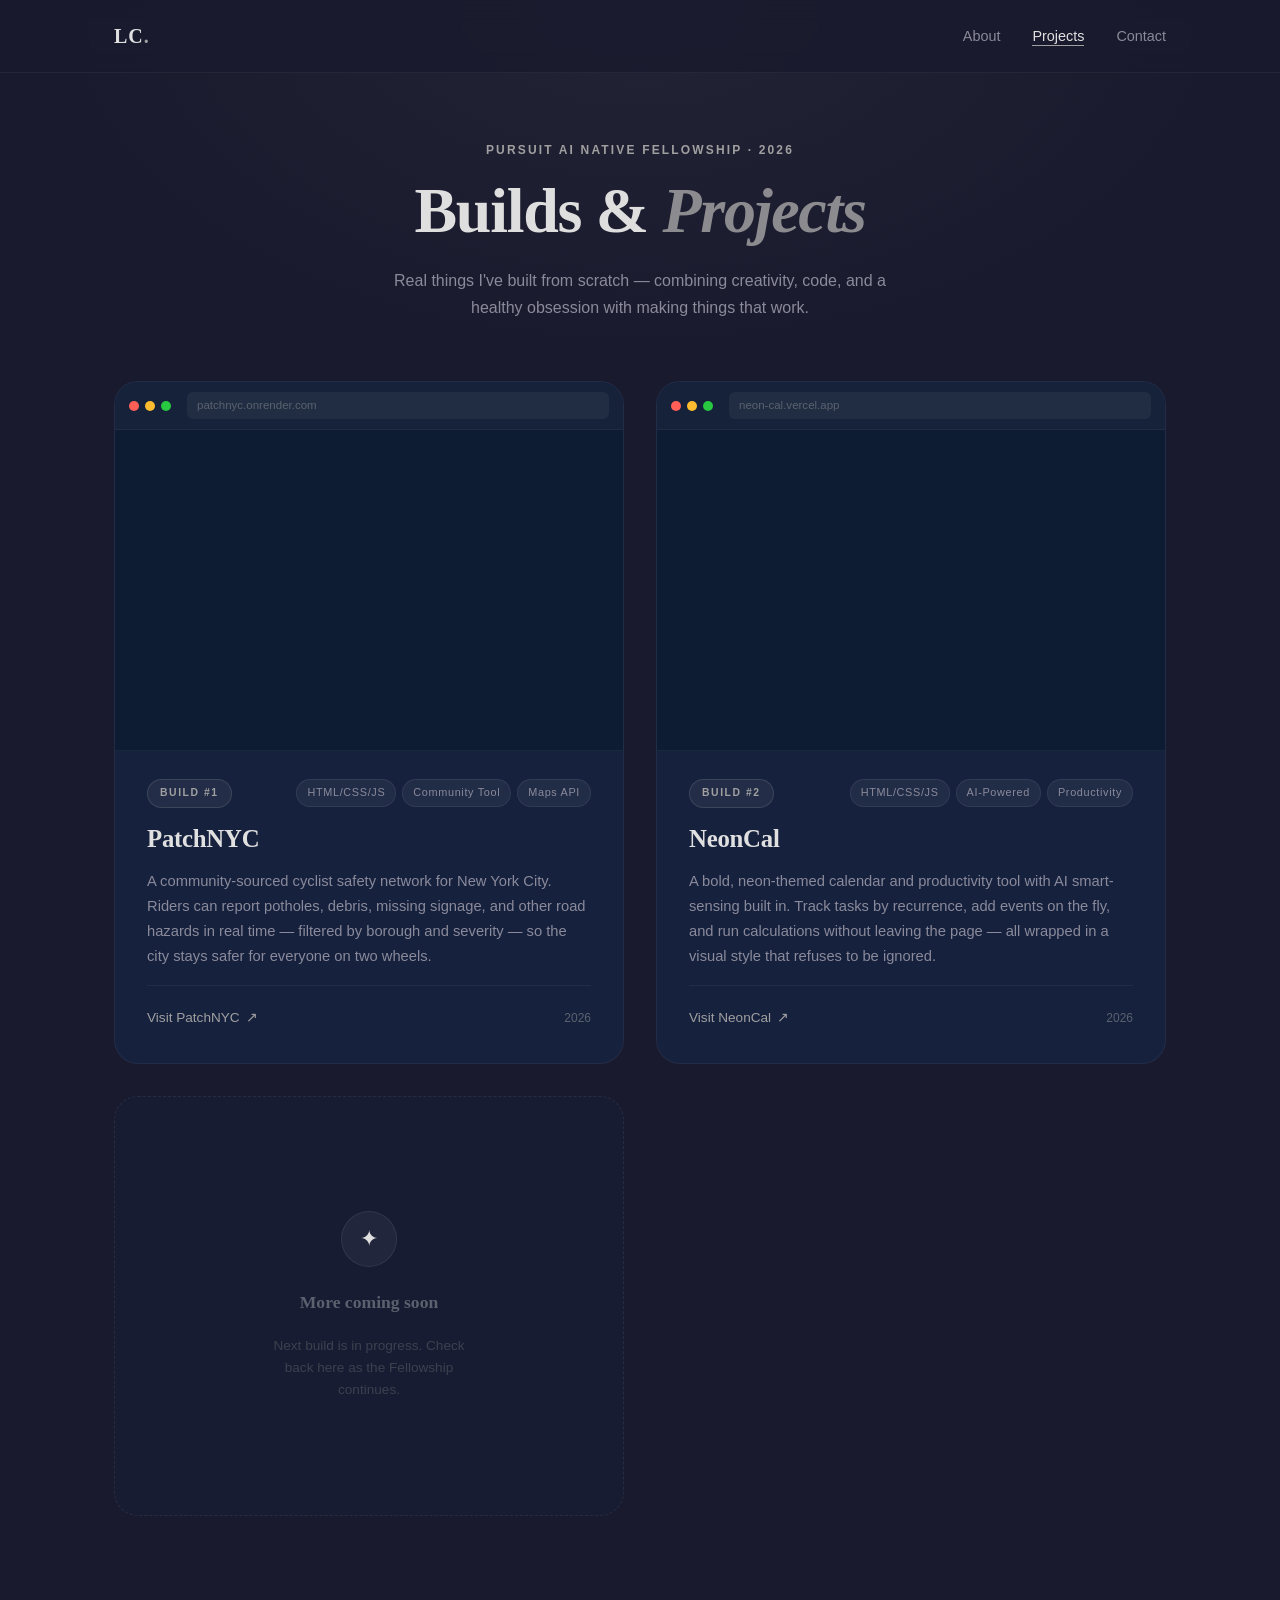
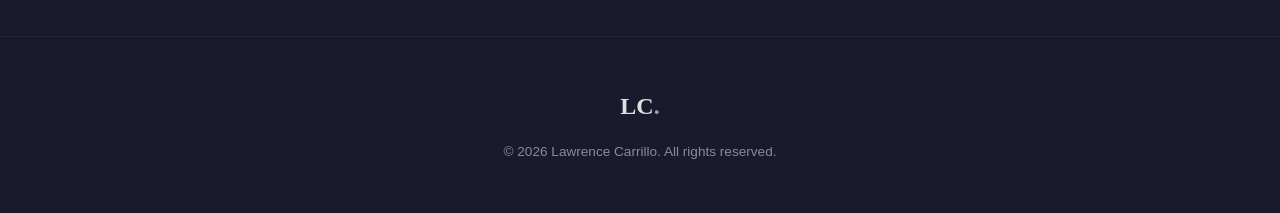
==== projects.html @ a444d1fb "projects update" ====
<!DOCTYPE html>
<html lang="en">
<head>
    <meta charset="UTF-8">
    <meta name="viewport" content="width=device-width, initial-scale=1.0">
    <title>Projects — Lawrence Carrillo</title>
    <style>
* { margin: 0; padding: 0; box-sizing: border-box; }

body {
    font-family: Georgia, serif;
    background-color: #1a1a2e;
    color: #e0e0e0;
    line-height: 1.8;
    min-height: 100vh;
}

/* ── NAV ── */
nav {
    position: fixed;
    top: 0;
    width: 100%;
    z-index: 100;
    background-color: rgba(26, 26, 46, 0.85);
    backdrop-filter: blur(10px);
    border-bottom: 1px solid rgba(255, 255, 255, 0.05);
}

nav .nav-inner {
    max-width: 1100px;
    margin: 0 auto;
    padding: 0 24px;
    height: 72px;
    display: flex;
    align-items: center;
    justify-content: space-between;
}

.logo { font-size: 1.25rem; font-weight: bold; letter-spacing: 0.05em; text-decoration: none; color: #e0e0e0; }
.logo span { color: #a0a0a0; }

.nav-links { display: flex; gap: 32px; list-style: none; }

.nav-links a {
    color: #8a8a9a;
    text-decoration: none;
    font-family: Arial, sans-serif;
    font-size: 0.9rem;
    font-weight: 500;
    transition: color 0.2s;
    position: relative;
}

.nav-links a::after {
    content: '';
    position: absolute;
    bottom: -2px; left: 0;
    width: 0; height: 1px;
    background: #a0a0a0;
    transition: width 0.25s;
}

.nav-links a:hover { color: #e0e0e0; }
.nav-links a:hover::after { width: 100%; }
.nav-links a.active { color: #e0e0e0; }
.nav-links a.active::after { width: 100%; }

/* ── PAGE HEADER ── */
.page-header {
    padding: 140px 24px 60px;
    text-align: center;
    position: relative;
    overflow: hidden;
}

.page-header::before {
    content: '';
    position: absolute;
    inset: 0;
    background: radial-gradient(ellipse at 50% 0%, rgba(160,160,160,0.07) 0%, transparent 65%);
    pointer-events: none;
}

.page-header .section-label {
    font-family: Arial, sans-serif;
    font-size: 0.75rem;
    font-weight: 700;
    letter-spacing: 0.18em;
    text-transform: uppercase;
    color: #a0a0a0;
    margin-bottom: 16px;
}

.page-header h1 {
    font-size: clamp(2.4rem, 6vw, 4rem);
    font-weight: 700;
    line-height: 1.1;
    letter-spacing: -0.02em;
    margin-bottom: 20px;
}

.page-header h1 em {
    color: rgba(160,160,160,0.85);
    font-style: italic;
}

.page-header p {
    font-family: Arial, sans-serif;
    font-size: 1rem;
    color: #8a8a9a;
    max-width: 520px;
    margin: 0 auto;
    font-weight: 300;
    line-height: 1.7;
}

/* ── PROJECTS GRID ── */
.projects-section {
    max-width: 1100px;
    margin: 0 auto;
    padding: 0 24px 120px;
}

.projects-grid {
    display: grid;
    grid-template-columns: repeat(auto-fit, minmax(480px, 1fr));
    gap: 32px;
}

/* ── PROJECT CARD ── */
.project-card {
    background-color: #16213e;
    border: 1px solid rgba(255,255,255,0.05);
    border-radius: 24px;
    overflow: hidden;
    transition: transform 0.3s, border-color 0.3s, box-shadow 0.3s;
    display: flex;
    flex-direction: column;
}

.project-card:hover {
    transform: translateY(-6px);
    border-color: rgba(160,160,160,0.25);
    box-shadow: 0 24px 48px rgba(0,0,0,0.45);
}

/* ── PREVIEW WINDOW ── */
.preview-window {
    position: relative;
    background: #0d1b33;
    border-bottom: 1px solid rgba(255,255,255,0.05);
}

.window-chrome {
    display: flex;
    align-items: center;
    gap: 6px;
    padding: 10px 14px;
    background: rgba(255,255,255,0.03);
    border-bottom: 1px solid rgba(255,255,255,0.04);
}

.window-dot {
    width: 10px;
    height: 10px;
    border-radius: 50%;
}

.dot-red   { background: #ff5f57; }
.dot-yellow { background: #febc2e; }
.dot-green  { background: #28c840; }

.window-url {
    margin-left: 10px;
    flex: 1;
    background: rgba(255,255,255,0.05);
    border-radius: 6px;
    padding: 3px 10px;
    font-family: Arial, sans-serif;
    font-size: 0.72rem;
    color: #5a626e;
    white-space: nowrap;
    overflow: hidden;
    text-overflow: ellipsis;
}

.preview-iframe-wrap {
    position: relative;
    width: 100%;
    height: 320px;
    overflow: hidden;
}

.preview-iframe-wrap iframe {
    width: 200%;
    height: 200%;
    transform: scale(0.5);
    transform-origin: top left;
    border: none;
    pointer-events: none;
}

/* Clickable overlay so the whole card area opens the link */
.preview-overlay {
    position: absolute;
    inset: 0;
    cursor: pointer;
    z-index: 2;
    display: flex;
    align-items: center;
    justify-content: center;
    background: rgba(13, 27, 51, 0);
    transition: background 0.3s;
}

.project-card:hover .preview-overlay {
    background: rgba(13, 27, 51, 0.35);
}

.preview-launch-btn {
    opacity: 0;
    transform: translateY(8px);
    transition: opacity 0.3s, transform 0.3s;
    background: rgba(255,255,255,0.12);
    backdrop-filter: blur(8px);
    border: 1px solid rgba(255,255,255,0.18);
    color: #e0e0e0;
    font-family: Arial, sans-serif;
    font-size: 0.8rem;
    font-weight: 600;
    letter-spacing: 0.1em;
    text-transform: uppercase;
    padding: 10px 22px;
    border-radius: 8px;
    cursor: pointer;
    text-decoration: none;
    display: inline-block;
}

.project-card:hover .preview-launch-btn {
    opacity: 1;
    transform: translateY(0);
}

/* ── CARD BODY ── */
.card-body {
    padding: 28px 32px 32px;
    display: flex;
    flex-direction: column;
    gap: 16px;
    flex: 1;
}

.card-meta {
    display: flex;
    align-items: center;
    justify-content: space-between;
    flex-wrap: wrap;
    gap: 10px;
}

.build-badge {
    font-family: Arial, sans-serif;
    font-size: 0.65rem;
    font-weight: 700;
    letter-spacing: 0.15em;
    text-transform: uppercase;
    color: #a0a0a0;
    background: rgba(160,160,160,0.1);
    border: 1px solid rgba(160,160,160,0.2);
    border-radius: 999px;
    padding: 4px 12px;
}

.tag-list {
    display: flex;
    gap: 6px;
    flex-wrap: wrap;
}

.tag {
    font-family: Arial, sans-serif;
    font-size: 0.68rem;
    font-weight: 500;
    letter-spacing: 0.06em;
    padding: 3px 10px;
    border-radius: 999px;
    background: rgba(255,255,255,0.05);
    border: 1px solid rgba(255,255,255,0.07);
    color: #8a8a9a;
}

.card-body h2 {
    font-size: 1.55rem;
    font-weight: 700;
    line-height: 1.2;
    color: #e0e0e0;
    letter-spacing: -0.01em;
}

.card-body p {
    font-family: Arial, sans-serif;
    font-size: 0.92rem;
    color: #8a8a9a;
    line-height: 1.7;
    font-weight: 300;
}

.card-footer {
    margin-top: auto;
    padding-top: 20px;
    border-top: 1px solid rgba(255,255,255,0.05);
    display: flex;
    align-items: center;
    justify-content: space-between;
    gap: 12px;
    flex-wrap: wrap;
}

.card-link {
    display: inline-flex;
    align-items: center;
    gap: 6px;
    font-family: Arial, sans-serif;
    font-size: 0.85rem;
    font-weight: 500;
    color: #a0a0a0;
    text-decoration: none;
    transition: color 0.2s;
}

.card-link:hover { color: #e0e0e0; }

.card-link-arrow {
    display: inline-block;
    transition: transform 0.2s;
}

.card-link:hover .card-link-arrow { transform: translate(3px, -3px); }

.card-year {
    font-family: Arial, sans-serif;
    font-size: 0.75rem;
    color: #5a626e;
}

/* ── COMING SOON CARD ── */
.project-card.coming-soon {
    border-style: dashed;
    border-color: rgba(255,255,255,0.07);
    background: rgba(22,33,62,0.4);
    display: flex;
    flex-direction: column;
    align-items: center;
    justify-content: center;
    min-height: 420px;
    text-align: center;
    padding: 48px 32px;
    gap: 16px;
    cursor: default;
}

.coming-soon:hover {
    transform: none;
    box-shadow: none;
    border-color: rgba(255,255,255,0.1);
}

.coming-soon-icon {
    width: 56px;
    height: 56px;
    border-radius: 50%;
    background: rgba(160,160,160,0.08);
    border: 1px solid rgba(160,160,160,0.12);
    display: flex;
    align-items: center;
    justify-content: center;
    font-size: 1.4rem;
    margin-bottom: 4px;
}

.coming-soon h3 {
    font-size: 1.1rem;
    font-weight: 700;
    color: #5a626e;
}

.coming-soon p {
    font-family: Arial, sans-serif;
    font-size: 0.85rem;
    color: #3a424e;
    max-width: 220px;
    line-height: 1.6;
}

/* ── BACK LINK ── */
.back-bar {
    max-width: 1100px;
    margin: 0 auto;
    padding: 0 24px 48px;
}

.back-link {
    display: inline-flex;
    align-items: center;
    gap: 8px;
    font-family: Arial, sans-serif;
    font-size: 0.85rem;
    font-weight: 500;
    color: #8a8a9a;
    text-decoration: none;
    transition: color 0.2s;
}

.back-link:hover { color: #e0e0e0; }

/* ── FOOTER ── */
footer {
    padding: 48px 24px;
    border-top: 1px solid rgba(255,255,255,0.04);
    text-align: center;
    background-color: #1a1a2e;
}

.footer-logo { font-size: 1.5rem; font-weight: 700; margin-bottom: 12px; }
.footer-logo span { color: #a0a0a0; }
footer p { font-family: Arial, sans-serif; font-size: 0.85rem; color: #8a8a9a; }

/* ── RESPONSIVE ── */
@media (max-width: 768px) {
    .projects-grid { grid-template-columns: 1fr; }
    .nav-links { display: none; }
    .preview-iframe-wrap { height: 220px; }
}
    </style>
</head>
<body>

    <!-- NAV -->
    <nav>
        <div class="nav-inner">
            <a href="portfolio.html" class="logo">LC<span>.</span></a>
            <ul class="nav-links">
                <li><a href="portfolio.html#about">About</a></li>
                <li><a href="projects.html" class="active">Projects</a></li>
                <li><a href="portfolio.html#contact">Contact</a></li>
            </ul>
        </div>
    </nav>

    <!-- PAGE HEADER -->
    <header class="page-header">
        <p class="section-label">Pursuit AI Native Fellowship · 2026</p>
        <h1>Builds &amp; <em>Projects</em></h1>
        <p>Real things I've built from scratch — combining creativity, code, and a healthy obsession with making things that work.</p>
    </header>

    <!-- PROJECTS -->
    <div class="projects-section">
        <div class="projects-grid">

            <!-- BUILD 1: PatchNYC -->
            <div class="project-card">
                <div class="preview-window">
                    <div class="window-chrome">
                        <div class="window-dot dot-red"></div>
                        <div class="window-dot dot-yellow"></div>
                        <div class="window-dot dot-green"></div>
                        <div class="window-url">patchnyc.onrender.com</div>
                    </div>
                    <div class="preview-iframe-wrap">
                        <iframe src="https://patchnyc.onrender.com/index.html" title="PatchNYC preview" loading="lazy" scrolling="no"></iframe>
                        <a href="https://patchnyc.onrender.com/index.html" target="_blank" rel="noopener" class="preview-overlay">
                            <span class="preview-launch-btn">↗ Open Live Site</span>
                        </a>
                    </div>
                </div>
                <div class="card-body">
                    <div class="card-meta">
                        <span class="build-badge">Build #1</span>
                        <div class="tag-list">
                            <span class="tag">HTML/CSS/JS</span>
                            <span class="tag">Community Tool</span>
                            <span class="tag">Maps API</span>
                        </div>
                    </div>
                    <h2>PatchNYC</h2>
                    <p>A community-sourced cyclist safety network for New York City. Riders can report potholes, debris, missing signage, and other road hazards in real time — filtered by borough and severity — so the city stays safer for everyone on two wheels.</p>
                    <div class="card-footer">
                        <a href="https://patchnyc.onrender.com/index.html" target="_blank" rel="noopener" class="card-link">
                            Visit PatchNYC <span class="card-link-arrow">↗</span>
                        </a>
                        <span class="card-year">2026</span>
                    </div>
                </div>
            </div>

            <!-- BUILD 2: NeonCal -->
            <div class="project-card">
                <div class="preview-window">
                    <div class="window-chrome">
                        <div class="window-dot dot-red"></div>
                        <div class="window-dot dot-yellow"></div>
                        <div class="window-dot dot-green"></div>
                        <div class="window-url">neon-cal.vercel.app</div>
                    </div>
                    <div class="preview-iframe-wrap">
                        <iframe src="https://neon-cal.vercel.app" title="NeonCal preview" loading="lazy" scrolling="no"></iframe>
                        <a href="https://neon-cal.vercel.app" target="_blank" rel="noopener" class="preview-overlay">
                            <span class="preview-launch-btn">↗ Open Live Site</span>
                        </a>
                    </div>
                </div>
                <div class="card-body">
                    <div class="card-meta">
                        <span class="build-badge">Build #2</span>
                        <div class="tag-list">
                            <span class="tag">HTML/CSS/JS</span>
                            <span class="tag">AI-Powered</span>
                            <span class="tag">Productivity</span>
                        </div>
                    </div>
                    <h2>NeonCal</h2>
                    <p>A bold, neon-themed calendar and productivity tool with AI smart-sensing built in. Track tasks by recurrence, add events on the fly, and run calculations without leaving the page — all wrapped in a visual style that refuses to be ignored.</p>
                    <div class="card-footer">
                        <a href="https://neon-cal.vercel.app" target="_blank" rel="noopener" class="card-link">
                            Visit NeonCal <span class="card-link-arrow">↗</span>
                        </a>
                        <span class="card-year">2026</span>
                    </div>
                </div>
            </div>

            <!-- COMING SOON -->
            <div class="project-card coming-soon">
                <div class="coming-soon-icon">✦</div>
                <h3>More coming soon</h3>
                <p>Next build is in progress. Check back here as the Fellowship continues.</p>
            </div>

        </div>
    </div>

    <!-- FOOTER -->
    <footer>
        <div class="footer-logo">LC<span>.</span></div>
        <p>&copy; 2026 Lawrence Carrillo. All rights reserved.</p>
    </footer>

</body>
</html>
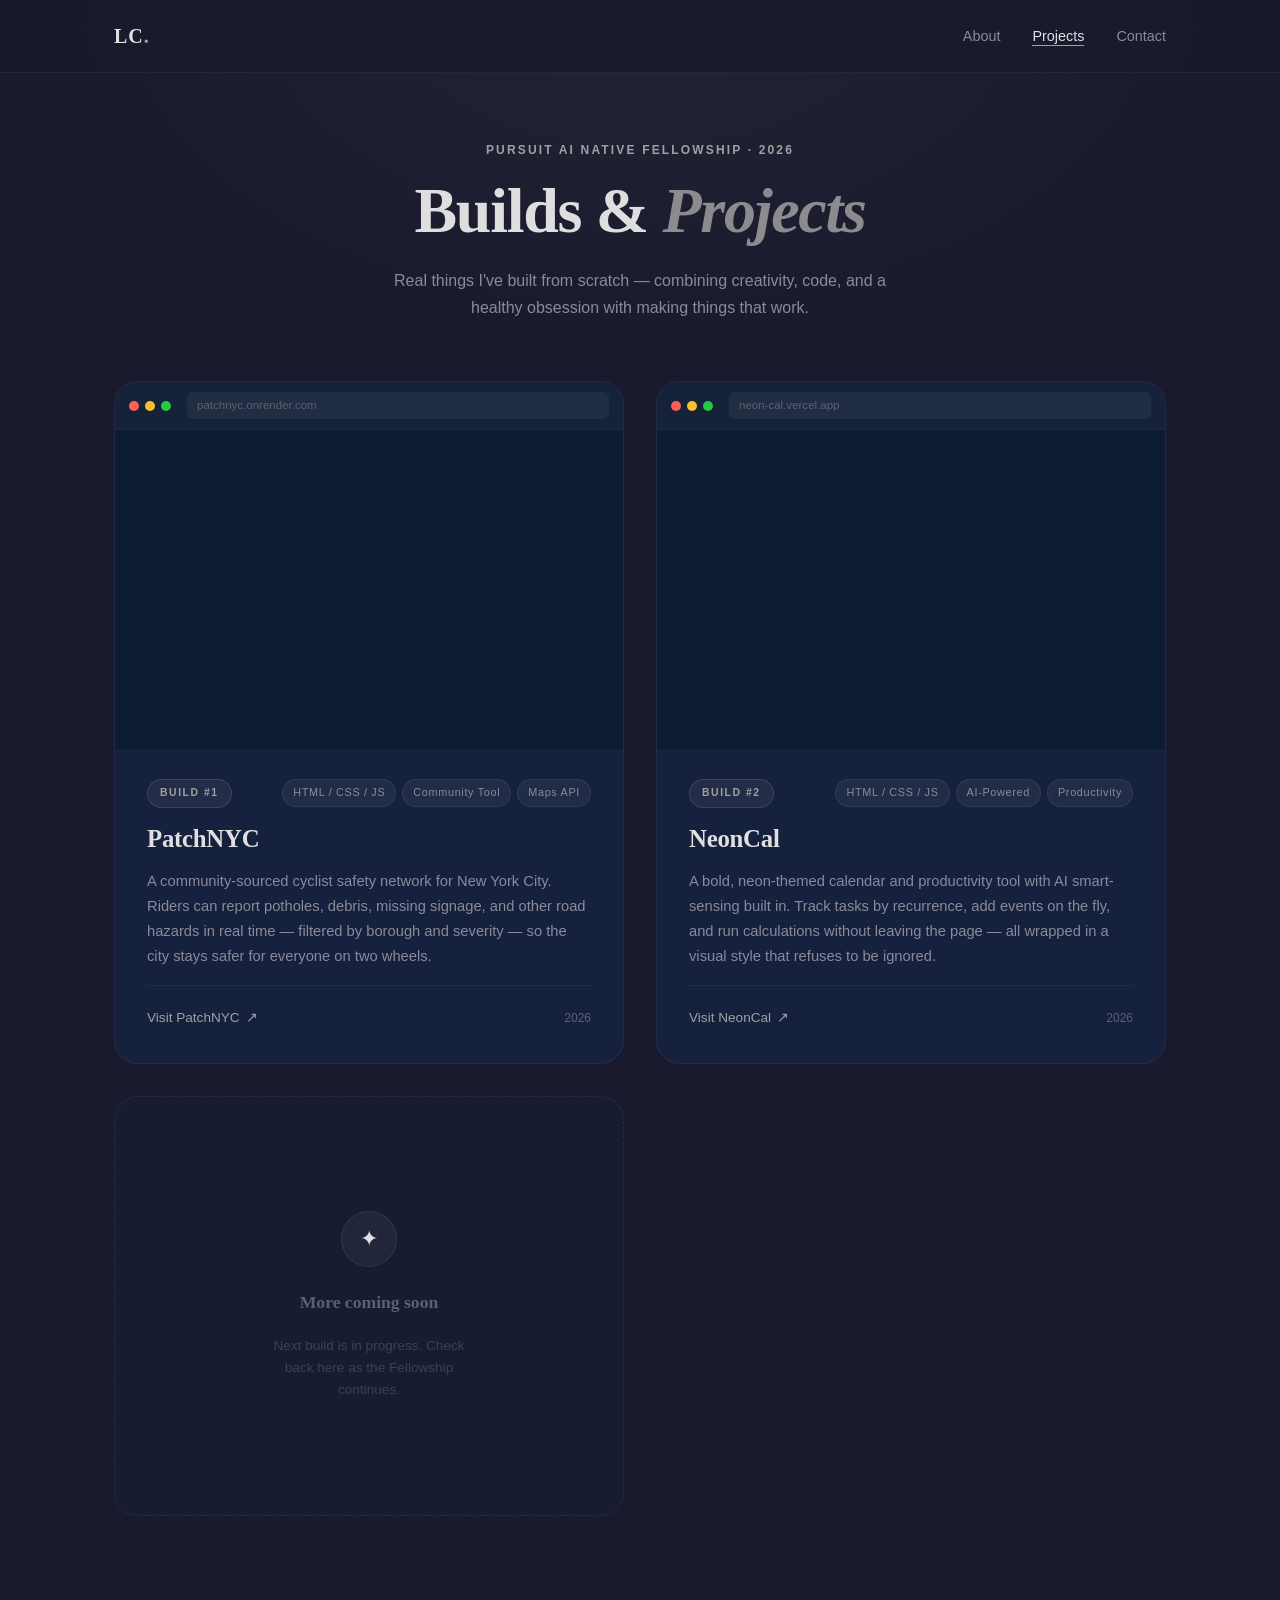
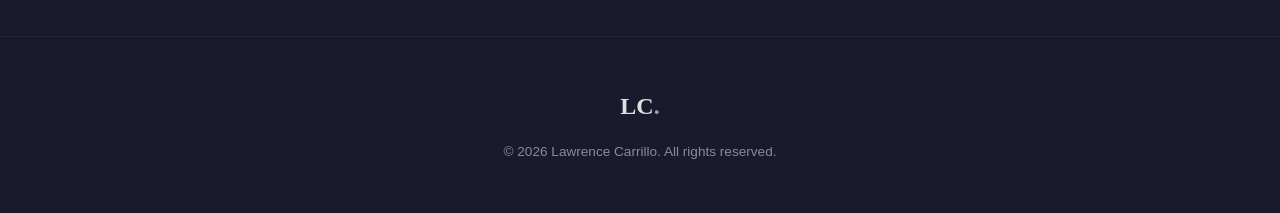
==== commit ee85805a: "update" ====
--- a/projects.html
+++ b/projects.html
@@ -36,7 +36,14 @@
     justify-content: space-between;
 }
 
-.logo { font-size: 1.25rem; font-weight: bold; letter-spacing: 0.05em; text-decoration: none; color: #e0e0e0; }
+.logo {
+    font-size: 1.25rem;
+    font-weight: bold;
+    letter-spacing: 0.05em;
+    text-decoration: none;
+    color: #e0e0e0;
+}
+
 .logo span { color: #a0a0a0; }
 
 .nav-links { display: flex; gap: 32px; list-style: none; }
@@ -160,13 +167,8 @@
     border-bottom: 1px solid rgba(255,255,255,0.04);
 }
 
-.window-dot {
-    width: 10px;
-    height: 10px;
-    border-radius: 50%;
-}
-
-.dot-red   { background: #ff5f57; }
+.window-dot { width: 10px; height: 10px; border-radius: 50%; }
+.dot-red    { background: #ff5f57; }
 .dot-yellow { background: #febc2e; }
 .dot-green  { background: #28c840; }
 
@@ -200,7 +202,6 @@
     pointer-events: none;
 }
 
-/* Clickable overlay so the whole card area opens the link */
 .preview-overlay {
     position: absolute;
     inset: 0;
@@ -211,6 +212,7 @@
     justify-content: center;
     background: rgba(13, 27, 51, 0);
     transition: background 0.3s;
+    text-decoration: none;
 }
 
 .project-card:hover .preview-overlay {
@@ -272,11 +274,7 @@
     padding: 4px 12px;
 }
 
-.tag-list {
-    display: flex;
-    gap: 6px;
-    flex-wrap: wrap;
-}
+.tag-list { display: flex; gap: 6px; flex-wrap: wrap; }
 
 .tag {
     font-family: Arial, sans-serif;
@@ -344,7 +342,7 @@
     color: #5a626e;
 }
 
-/* ── COMING SOON CARD ── */
+/* ── COMING SOON ── */
 .project-card.coming-soon {
     border-style: dashed;
     border-color: rgba(255,255,255,0.07);
@@ -379,12 +377,7 @@
     margin-bottom: 4px;
 }
 
-.coming-soon h3 {
-    font-size: 1.1rem;
-    font-weight: 700;
-    color: #5a626e;
-}
-
+.coming-soon h3 { font-size: 1.1rem; font-weight: 700; color: #5a626e; }
 .coming-soon p {
     font-family: Arial, sans-serif;
     font-size: 0.85rem;
@@ -392,27 +385,6 @@
     max-width: 220px;
     line-height: 1.6;
 }
-
-/* ── BACK LINK ── */
-.back-bar {
-    max-width: 1100px;
-    margin: 0 auto;
-    padding: 0 24px 48px;
-}
-
-.back-link {
-    display: inline-flex;
-    align-items: center;
-    gap: 8px;
-    font-family: Arial, sans-serif;
-    font-size: 0.85rem;
-    font-weight: 500;
-    color: #8a8a9a;
-    text-decoration: none;
-    transition: color 0.2s;
-}
-
-.back-link:hover { color: #e0e0e0; }
 
 /* ── FOOTER ── */
 footer {
@@ -439,18 +411,18 @@
     <!-- NAV -->
     <nav>
         <div class="nav-inner">
-            <a href="portfolio.html" class="logo">LC<span>.</span></a>
+            <a href="index.html" class="logo">LC<span>.</span></a>
             <ul class="nav-links">
-                <li><a href="portfolio.html#about">About</a></li>
+                <li><a href="index.html#about">About</a></li>
                 <li><a href="projects.html" class="active">Projects</a></li>
-                <li><a href="portfolio.html#contact">Contact</a></li>
+                <li><a href="index.html#contact">Contact</a></li>
             </ul>
         </div>
     </nav>
 
     <!-- PAGE HEADER -->
     <header class="page-header">
-        <p class="section-label">Pursuit AI Native Fellowship · 2026</p>
+        <p class="section-label">Pursuit AI Native Fellowship &middot; 2026</p>
         <h1>Builds &amp; <em>Projects</em></h1>
         <p>Real things I've built from scratch — combining creativity, code, and a healthy obsession with making things that work.</p>
     </header>
@@ -471,7 +443,7 @@
                     <div class="preview-iframe-wrap">
                         <iframe src="https://patchnyc.onrender.com/index.html" title="PatchNYC preview" loading="lazy" scrolling="no"></iframe>
                         <a href="https://patchnyc.onrender.com/index.html" target="_blank" rel="noopener" class="preview-overlay">
-                            <span class="preview-launch-btn">↗ Open Live Site</span>
+                            <span class="preview-launch-btn">&#x2197; Open Live Site</span>
                         </a>
                     </div>
                 </div>
@@ -479,7 +451,7 @@
                     <div class="card-meta">
                         <span class="build-badge">Build #1</span>
                         <div class="tag-list">
-                            <span class="tag">HTML/CSS/JS</span>
+                            <span class="tag">HTML / CSS / JS</span>
                             <span class="tag">Community Tool</span>
                             <span class="tag">Maps API</span>
                         </div>
@@ -488,7 +460,7 @@
                     <p>A community-sourced cyclist safety network for New York City. Riders can report potholes, debris, missing signage, and other road hazards in real time — filtered by borough and severity — so the city stays safer for everyone on two wheels.</p>
                     <div class="card-footer">
                         <a href="https://patchnyc.onrender.com/index.html" target="_blank" rel="noopener" class="card-link">
-                            Visit PatchNYC <span class="card-link-arrow">↗</span>
+                            Visit PatchNYC <span class="card-link-arrow">&#x2197;</span>
                         </a>
                         <span class="card-year">2026</span>
                     </div>
@@ -507,7 +479,7 @@
                     <div class="preview-iframe-wrap">
                         <iframe src="https://neon-cal.vercel.app" title="NeonCal preview" loading="lazy" scrolling="no"></iframe>
                         <a href="https://neon-cal.vercel.app" target="_blank" rel="noopener" class="preview-overlay">
-                            <span class="preview-launch-btn">↗ Open Live Site</span>
+                            <span class="preview-launch-btn">&#x2197; Open Live Site</span>
                         </a>
                     </div>
                 </div>
@@ -515,7 +487,7 @@
                     <div class="card-meta">
                         <span class="build-badge">Build #2</span>
                         <div class="tag-list">
-                            <span class="tag">HTML/CSS/JS</span>
+                            <span class="tag">HTML / CSS / JS</span>
                             <span class="tag">AI-Powered</span>
                             <span class="tag">Productivity</span>
                         </div>
@@ -524,7 +496,7 @@
                     <p>A bold, neon-themed calendar and productivity tool with AI smart-sensing built in. Track tasks by recurrence, add events on the fly, and run calculations without leaving the page — all wrapped in a visual style that refuses to be ignored.</p>
                     <div class="card-footer">
                         <a href="https://neon-cal.vercel.app" target="_blank" rel="noopener" class="card-link">
-                            Visit NeonCal <span class="card-link-arrow">↗</span>
+                            Visit NeonCal <span class="card-link-arrow">&#x2197;</span>
                         </a>
                         <span class="card-year">2026</span>
                     </div>
@@ -533,7 +505,7 @@
 
             <!-- COMING SOON -->
             <div class="project-card coming-soon">
-                <div class="coming-soon-icon">✦</div>
+                <div class="coming-soon-icon">&#x2726;</div>
                 <h3>More coming soon</h3>
                 <p>Next build is in progress. Check back here as the Fellowship continues.</p>
             </div>
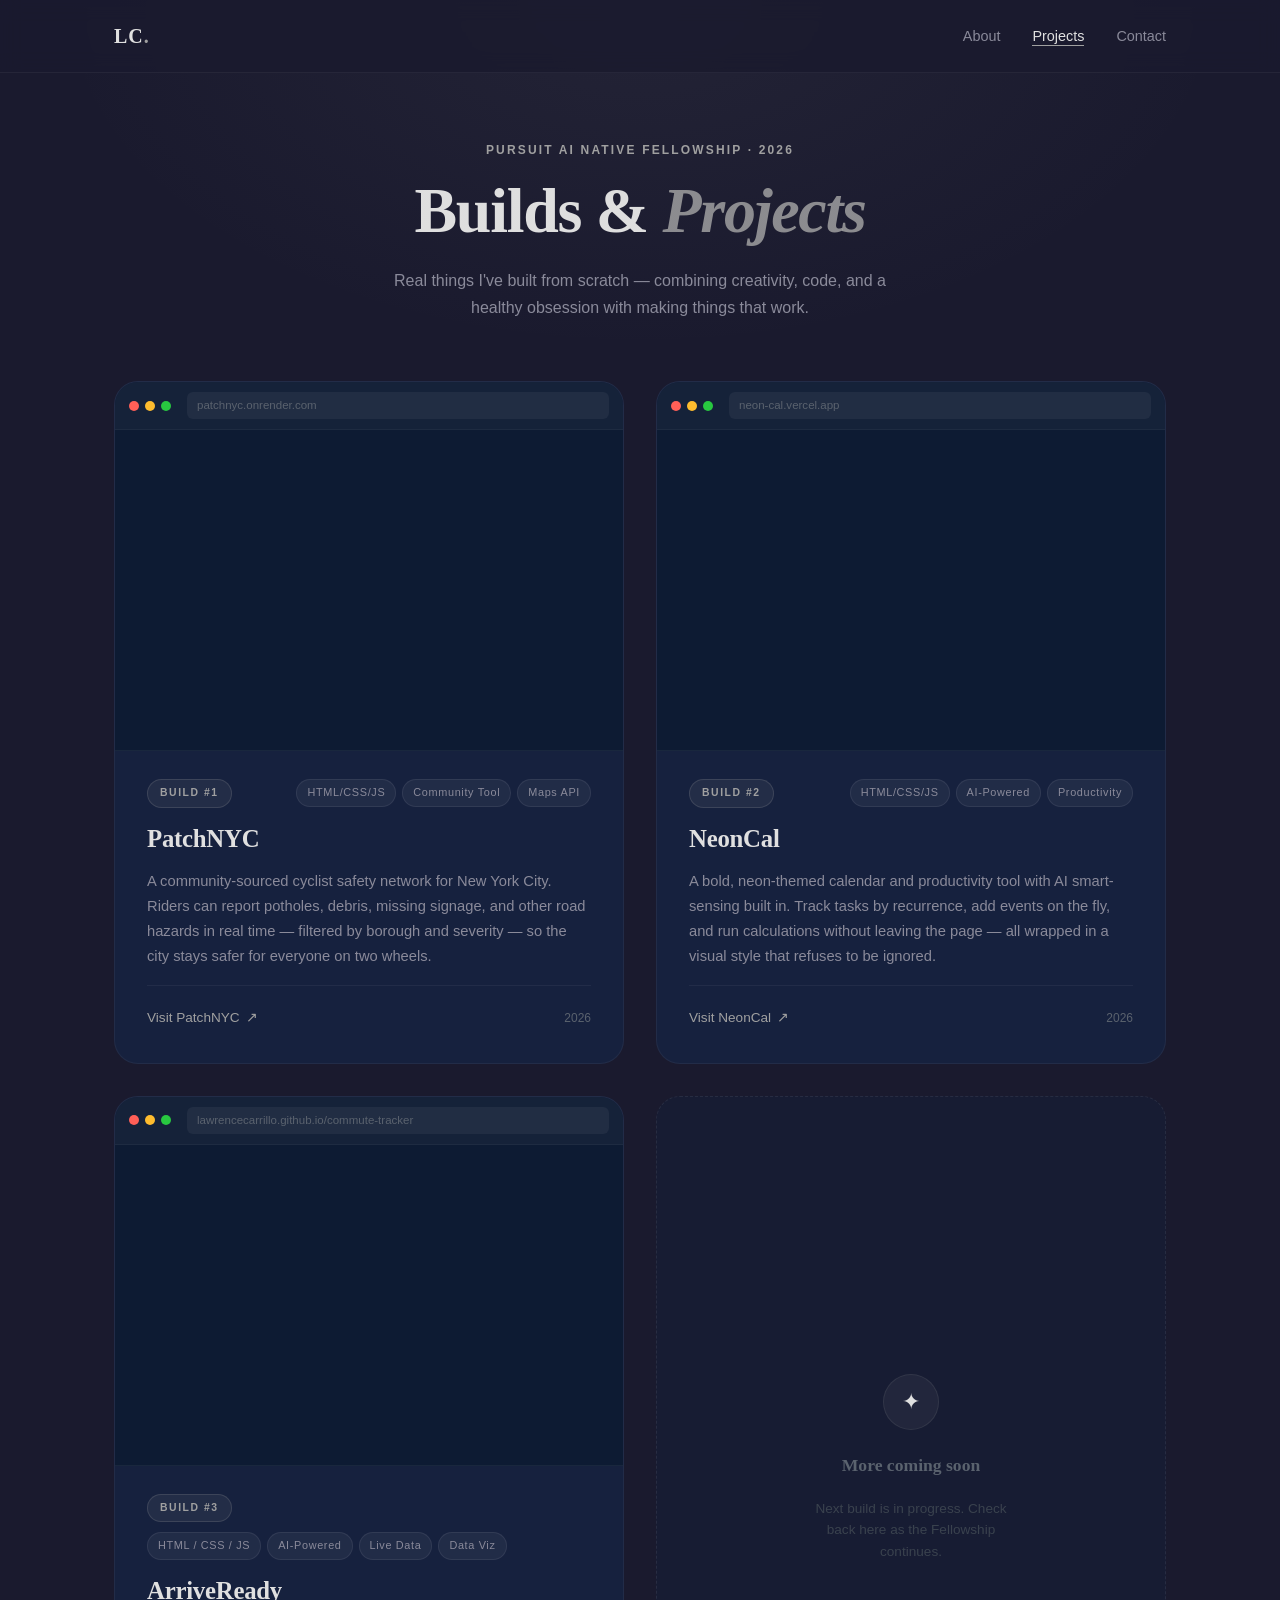
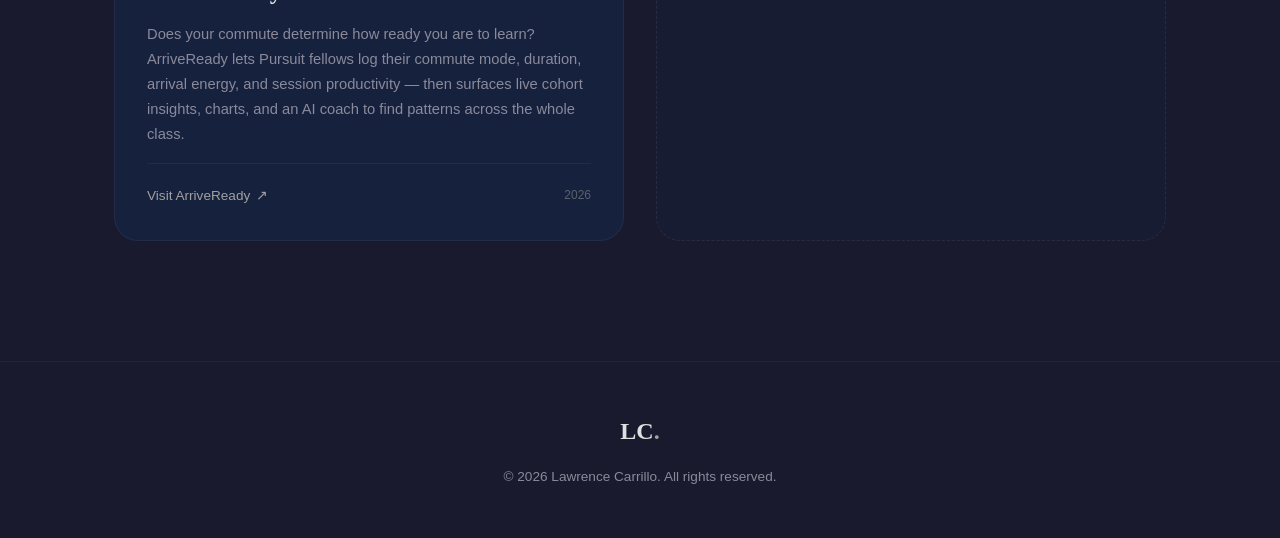
==== commit 5fb7c170: "Update projects.html" ====
--- a/projects.html
+++ b/projects.html
@@ -36,14 +36,7 @@
     justify-content: space-between;
 }
 
-.logo {
-    font-size: 1.25rem;
-    font-weight: bold;
-    letter-spacing: 0.05em;
-    text-decoration: none;
-    color: #e0e0e0;
-}
-
+.logo { font-size: 1.25rem; font-weight: bold; letter-spacing: 0.05em; text-decoration: none; color: #e0e0e0; }
 .logo span { color: #a0a0a0; }
 
 .nav-links { display: flex; gap: 32px; list-style: none; }
@@ -167,8 +160,13 @@
     border-bottom: 1px solid rgba(255,255,255,0.04);
 }
 
-.window-dot { width: 10px; height: 10px; border-radius: 50%; }
-.dot-red    { background: #ff5f57; }
+.window-dot {
+    width: 10px;
+    height: 10px;
+    border-radius: 50%;
+}
+
+.dot-red   { background: #ff5f57; }
 .dot-yellow { background: #febc2e; }
 .dot-green  { background: #28c840; }
 
@@ -202,6 +200,7 @@
     pointer-events: none;
 }
 
+/* Clickable overlay so the whole card area opens the link */
 .preview-overlay {
     position: absolute;
     inset: 0;
@@ -212,7 +211,6 @@
     justify-content: center;
     background: rgba(13, 27, 51, 0);
     transition: background 0.3s;
-    text-decoration: none;
 }
 
 .project-card:hover .preview-overlay {
@@ -274,7 +272,11 @@
     padding: 4px 12px;
 }
 
-.tag-list { display: flex; gap: 6px; flex-wrap: wrap; }
+.tag-list {
+    display: flex;
+    gap: 6px;
+    flex-wrap: wrap;
+}
 
 .tag {
     font-family: Arial, sans-serif;
@@ -342,7 +344,7 @@
     color: #5a626e;
 }
 
-/* ── COMING SOON ── */
+/* ── COMING SOON CARD ── */
 .project-card.coming-soon {
     border-style: dashed;
     border-color: rgba(255,255,255,0.07);
@@ -377,7 +379,12 @@
     margin-bottom: 4px;
 }
 
-.coming-soon h3 { font-size: 1.1rem; font-weight: 700; color: #5a626e; }
+.coming-soon h3 {
+    font-size: 1.1rem;
+    font-weight: 700;
+    color: #5a626e;
+}
+
 .coming-soon p {
     font-family: Arial, sans-serif;
     font-size: 0.85rem;
@@ -385,6 +392,27 @@
     max-width: 220px;
     line-height: 1.6;
 }
+
+/* ── BACK LINK ── */
+.back-bar {
+    max-width: 1100px;
+    margin: 0 auto;
+    padding: 0 24px 48px;
+}
+
+.back-link {
+    display: inline-flex;
+    align-items: center;
+    gap: 8px;
+    font-family: Arial, sans-serif;
+    font-size: 0.85rem;
+    font-weight: 500;
+    color: #8a8a9a;
+    text-decoration: none;
+    transition: color 0.2s;
+}
+
+.back-link:hover { color: #e0e0e0; }
 
 /* ── FOOTER ── */
 footer {
@@ -411,18 +439,18 @@
     <!-- NAV -->
     <nav>
         <div class="nav-inner">
-            <a href="index.html" class="logo">LC<span>.</span></a>
+            <a href="portfolio.html" class="logo">LC<span>.</span></a>
             <ul class="nav-links">
-                <li><a href="index.html#about">About</a></li>
+                <li><a href="portfolio.html#about">About</a></li>
                 <li><a href="projects.html" class="active">Projects</a></li>
-                <li><a href="index.html#contact">Contact</a></li>
+                <li><a href="portfolio.html#contact">Contact</a></li>
             </ul>
         </div>
     </nav>
 
     <!-- PAGE HEADER -->
     <header class="page-header">
-        <p class="section-label">Pursuit AI Native Fellowship &middot; 2026</p>
+        <p class="section-label">Pursuit AI Native Fellowship · 2026</p>
         <h1>Builds &amp; <em>Projects</em></h1>
         <p>Real things I've built from scratch — combining creativity, code, and a healthy obsession with making things that work.</p>
     </header>
@@ -443,7 +471,7 @@
                     <div class="preview-iframe-wrap">
                         <iframe src="https://patchnyc.onrender.com/index.html" title="PatchNYC preview" loading="lazy" scrolling="no"></iframe>
                         <a href="https://patchnyc.onrender.com/index.html" target="_blank" rel="noopener" class="preview-overlay">
-                            <span class="preview-launch-btn">&#x2197; Open Live Site</span>
+                            <span class="preview-launch-btn">↗ Open Live Site</span>
                         </a>
                     </div>
                 </div>
@@ -451,7 +479,7 @@
                     <div class="card-meta">
                         <span class="build-badge">Build #1</span>
                         <div class="tag-list">
-                            <span class="tag">HTML / CSS / JS</span>
+                            <span class="tag">HTML/CSS/JS</span>
                             <span class="tag">Community Tool</span>
                             <span class="tag">Maps API</span>
                         </div>
@@ -460,7 +488,7 @@
                     <p>A community-sourced cyclist safety network for New York City. Riders can report potholes, debris, missing signage, and other road hazards in real time — filtered by borough and severity — so the city stays safer for everyone on two wheels.</p>
                     <div class="card-footer">
                         <a href="https://patchnyc.onrender.com/index.html" target="_blank" rel="noopener" class="card-link">
-                            Visit PatchNYC <span class="card-link-arrow">&#x2197;</span>
+                            Visit PatchNYC <span class="card-link-arrow">↗</span>
                         </a>
                         <span class="card-year">2026</span>
                     </div>
@@ -479,7 +507,7 @@
                     <div class="preview-iframe-wrap">
                         <iframe src="https://neon-cal.vercel.app" title="NeonCal preview" loading="lazy" scrolling="no"></iframe>
                         <a href="https://neon-cal.vercel.app" target="_blank" rel="noopener" class="preview-overlay">
-                            <span class="preview-launch-btn">&#x2197; Open Live Site</span>
+                            <span class="preview-launch-btn">↗ Open Live Site</span>
                         </a>
                     </div>
                 </div>
@@ -487,7 +515,7 @@
                     <div class="card-meta">
                         <span class="build-badge">Build #2</span>
                         <div class="tag-list">
-                            <span class="tag">HTML / CSS / JS</span>
+                            <span class="tag">HTML/CSS/JS</span>
                             <span class="tag">AI-Powered</span>
                             <span class="tag">Productivity</span>
                         </div>
@@ -496,16 +524,53 @@
                     <p>A bold, neon-themed calendar and productivity tool with AI smart-sensing built in. Track tasks by recurrence, add events on the fly, and run calculations without leaving the page — all wrapped in a visual style that refuses to be ignored.</p>
                     <div class="card-footer">
                         <a href="https://neon-cal.vercel.app" target="_blank" rel="noopener" class="card-link">
-                            Visit NeonCal <span class="card-link-arrow">&#x2197;</span>
+                            Visit NeonCal <span class="card-link-arrow">↗</span>
                         </a>
                         <span class="card-year">2026</span>
                     </div>
                 </div>
             </div>
 
+            <!-- BUILD 3: ArriveReady -->
+            <div class="project-card">
+                <div class="preview-window">
+                    <div class="window-chrome">
+                        <div class="window-dot dot-red"></div>
+                        <div class="window-dot dot-yellow"></div>
+                        <div class="window-dot dot-green"></div>
+                        <div class="window-url">lawrencecarrillo.github.io/commute-tracker</div>
+                    </div>
+                    <div class="preview-iframe-wrap">
+                        <iframe src="https://lawrencecarrillo.github.io/commute-tracker/" title="ArriveReady preview" loading="lazy" scrolling="no"></iframe>
+                        <a href="https://lawrencecarrillo.github.io/commute-tracker/" target="_blank" rel="noopener" class="preview-overlay">
+                            <span class="preview-launch-btn">&#x2197; Open Live Site</span>
+                        </a>
+                    </div>
+                </div>
+                <div class="card-body">
+                    <div class="card-meta">
+                        <span class="build-badge">Build #3</span>
+                        <div class="tag-list">
+                            <span class="tag">HTML / CSS / JS</span>
+                            <span class="tag">AI-Powered</span>
+                            <span class="tag">Live Data</span>
+                            <span class="tag">Data Viz</span>
+                        </div>
+                    </div>
+                    <h2>ArriveReady</h2>
+                    <p>Does your commute determine how ready you are to learn? ArriveReady lets Pursuit fellows log their commute mode, duration, arrival energy, and session productivity — then surfaces live cohort insights, charts, and an AI coach to find patterns across the whole class.</p>
+                    <div class="card-footer">
+                        <a href="https://lawrencecarrillo.github.io/commute-tracker/" target="_blank" rel="noopener" class="card-link">
+                            Visit ArriveReady <span class="card-link-arrow">&#x2197;</span>
+                        </a>
+                        <span class="card-year">2026</span>
+                    </div>
+                </div>
+            </div>
+
             <!-- COMING SOON -->
             <div class="project-card coming-soon">
-                <div class="coming-soon-icon">&#x2726;</div>
+                <div class="coming-soon-icon">✦</div>
                 <h3>More coming soon</h3>
                 <p>Next build is in progress. Check back here as the Fellowship continues.</p>
             </div>
@@ -520,4 +585,4 @@
     </footer>
 
 </body>
-</html>
+</html>
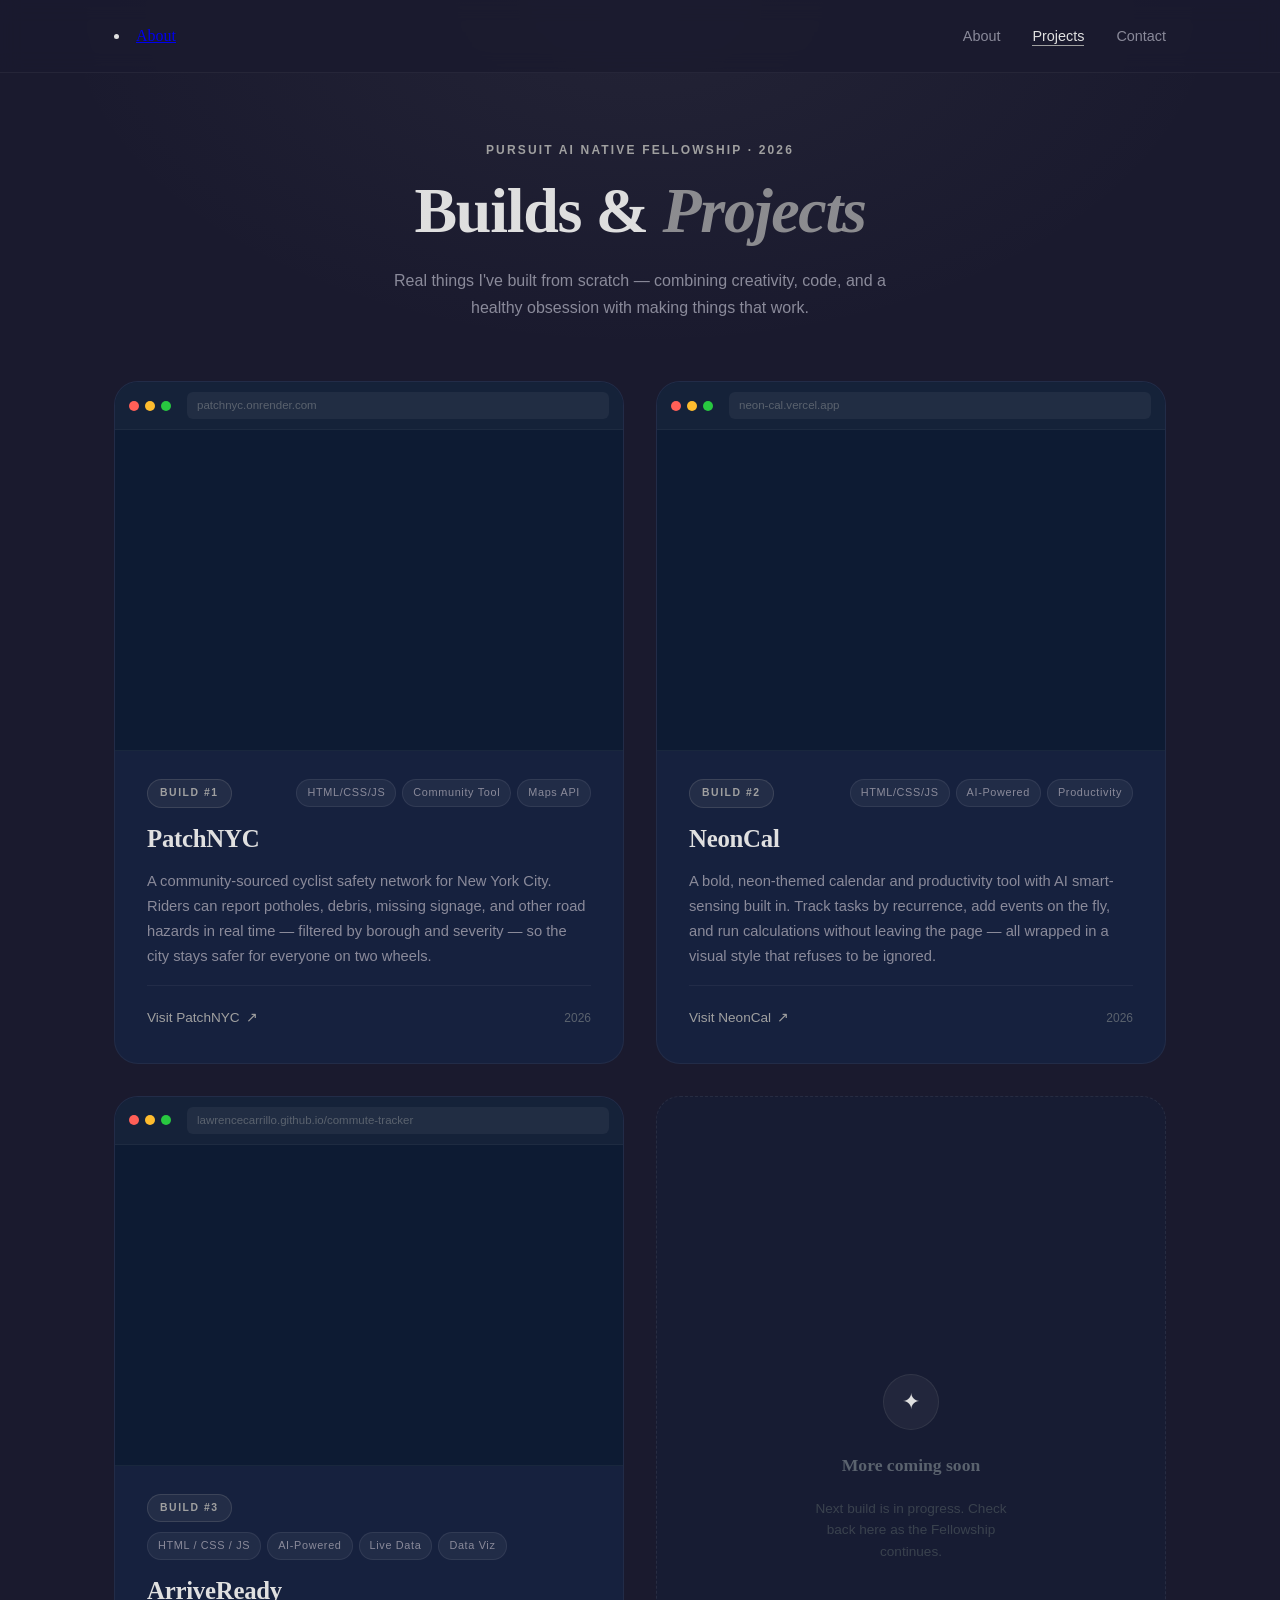
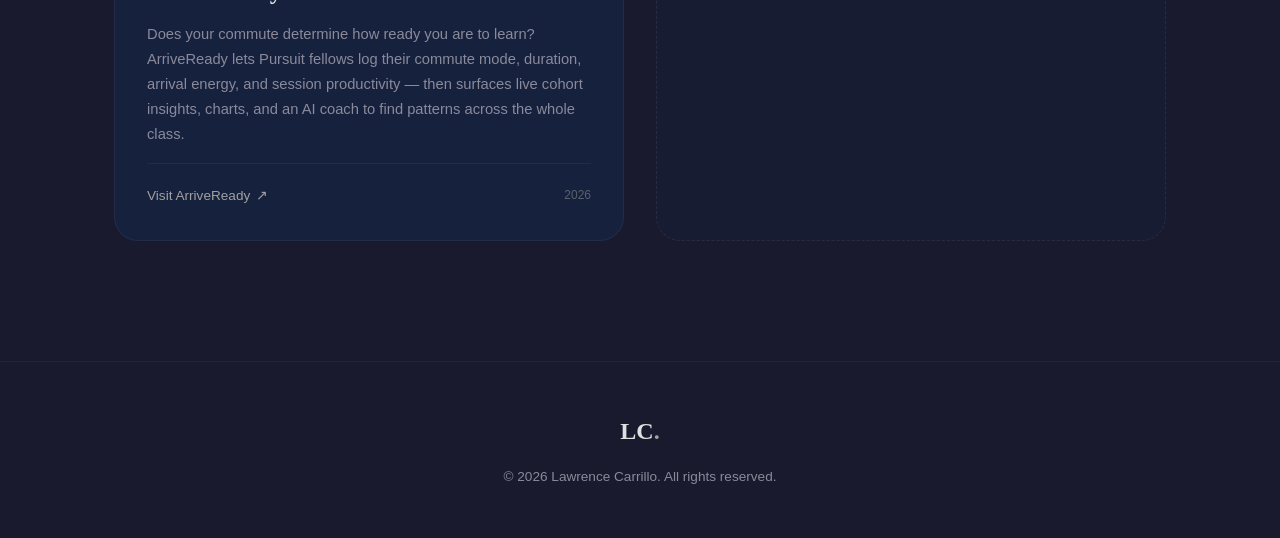
==== commit 72923a28: "Update projects.html" ====
--- a/projects.html
+++ b/projects.html
@@ -439,7 +439,7 @@
     <!-- NAV -->
     <nav>
         <div class="nav-inner">
-            <a href="portfolio.html" class="logo">LC<span>.</span></a>
+            <li><a href="index.html#about">About</a></li>
             <ul class="nav-links">
                 <li><a href="portfolio.html#about">About</a></li>
                 <li><a href="projects.html" class="active">Projects</a></li>
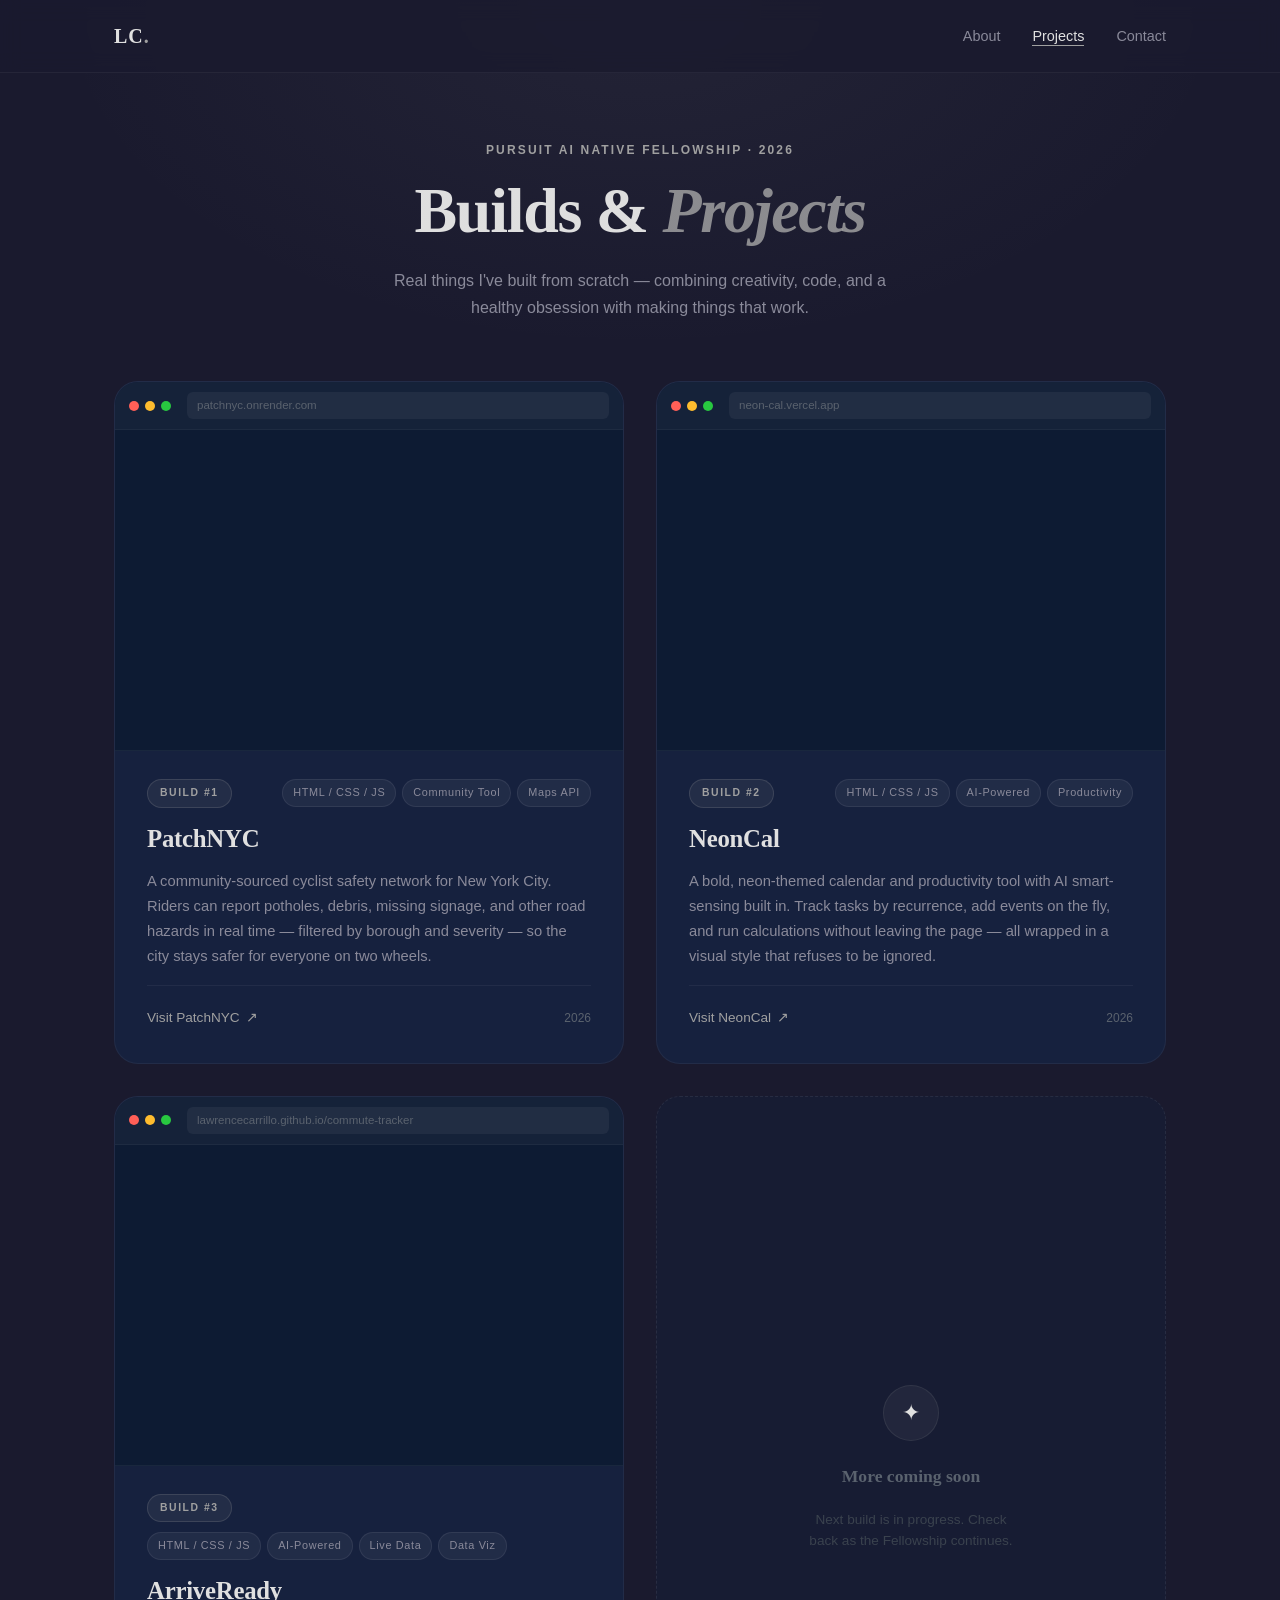
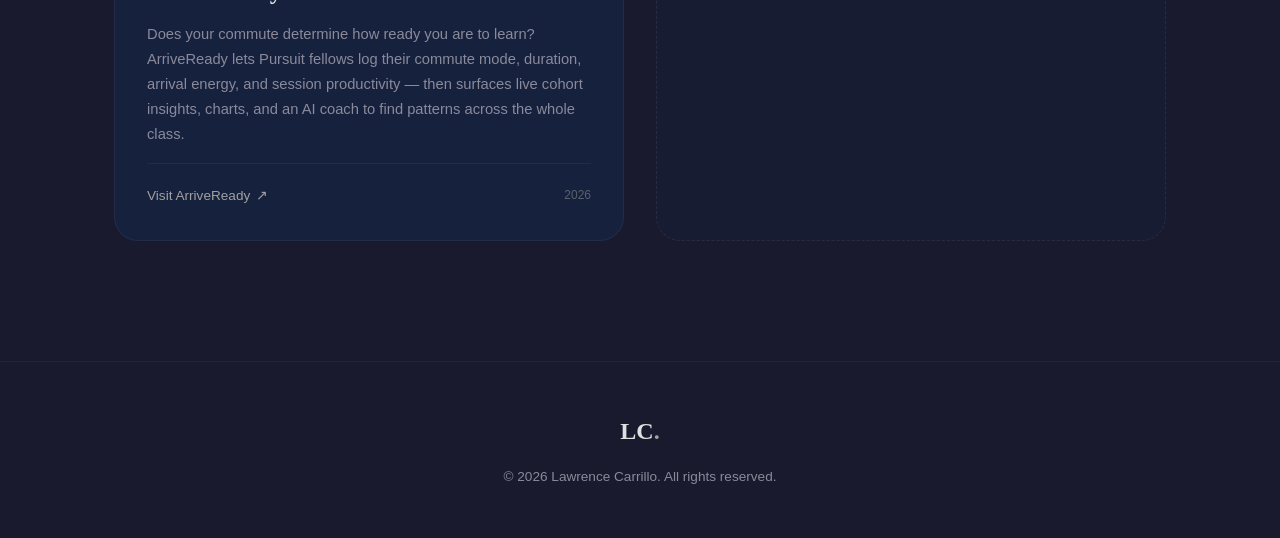
==== commit 59540639: "update" ====
--- a/projects.html
+++ b/projects.html
@@ -15,17 +15,15 @@
     min-height: 100vh;
 }
 
-/* ── NAV ── */
+/* NAV */
 nav {
     position: fixed;
-    top: 0;
-    width: 100%;
+    top: 0; width: 100%;
     z-index: 100;
-    background-color: rgba(26, 26, 46, 0.85);
+    background-color: rgba(26,26,46,0.85);
     backdrop-filter: blur(10px);
-    border-bottom: 1px solid rgba(255, 255, 255, 0.05);
-}
-
+    border-bottom: 1px solid rgba(255,255,255,0.05);
+}
 nav .nav-inner {
     max-width: 1100px;
     margin: 0 auto;
@@ -35,12 +33,9 @@
     align-items: center;
     justify-content: space-between;
 }
-
 .logo { font-size: 1.25rem; font-weight: bold; letter-spacing: 0.05em; text-decoration: none; color: #e0e0e0; }
 .logo span { color: #a0a0a0; }
-
 .nav-links { display: flex; gap: 32px; list-style: none; }
-
 .nav-links a {
     color: #8a8a9a;
     text-decoration: none;
@@ -50,7 +45,6 @@
     transition: color 0.2s;
     position: relative;
 }
-
 .nav-links a::after {
     content: '';
     position: absolute;
@@ -59,20 +53,18 @@
     background: #a0a0a0;
     transition: width 0.25s;
 }
-
 .nav-links a:hover { color: #e0e0e0; }
 .nav-links a:hover::after { width: 100%; }
 .nav-links a.active { color: #e0e0e0; }
 .nav-links a.active::after { width: 100%; }
 
-/* ── PAGE HEADER ── */
+/* PAGE HEADER */
 .page-header {
     padding: 140px 24px 60px;
     text-align: center;
     position: relative;
     overflow: hidden;
 }
-
 .page-header::before {
     content: '';
     position: absolute;
@@ -80,7 +72,6 @@
     background: radial-gradient(ellipse at 50% 0%, rgba(160,160,160,0.07) 0%, transparent 65%);
     pointer-events: none;
 }
-
 .page-header .section-label {
     font-family: Arial, sans-serif;
     font-size: 0.75rem;
@@ -90,7 +81,6 @@
     color: #a0a0a0;
     margin-bottom: 16px;
 }
-
 .page-header h1 {
     font-size: clamp(2.4rem, 6vw, 4rem);
     font-weight: 700;
@@ -98,12 +88,7 @@
     letter-spacing: -0.02em;
     margin-bottom: 20px;
 }
-
-.page-header h1 em {
-    color: rgba(160,160,160,0.85);
-    font-style: italic;
-}
-
+.page-header h1 em { color: rgba(160,160,160,0.85); font-style: italic; }
 .page-header p {
     font-family: Arial, sans-serif;
     font-size: 1rem;
@@ -114,20 +99,15 @@
     line-height: 1.7;
 }
 
-/* ── PROJECTS GRID ── */
-.projects-section {
-    max-width: 1100px;
-    margin: 0 auto;
-    padding: 0 24px 120px;
-}
-
+/* PROJECTS */
+.projects-section { max-width: 1100px; margin: 0 auto; padding: 0 24px 120px; }
 .projects-grid {
     display: grid;
     grid-template-columns: repeat(auto-fit, minmax(480px, 1fr));
     gap: 32px;
 }
 
-/* ── PROJECT CARD ── */
+/* PROJECT CARD */
 .project-card {
     background-color: #16213e;
     border: 1px solid rgba(255,255,255,0.05);
@@ -137,20 +117,18 @@
     display: flex;
     flex-direction: column;
 }
-
 .project-card:hover {
     transform: translateY(-6px);
     border-color: rgba(160,160,160,0.25);
     box-shadow: 0 24px 48px rgba(0,0,0,0.45);
 }
 
-/* ── PREVIEW WINDOW ── */
+/* PREVIEW WINDOW */
 .preview-window {
     position: relative;
     background: #0d1b33;
     border-bottom: 1px solid rgba(255,255,255,0.05);
 }
-
 .window-chrome {
     display: flex;
     align-items: center;
@@ -159,17 +137,10 @@
     background: rgba(255,255,255,0.03);
     border-bottom: 1px solid rgba(255,255,255,0.04);
 }
-
-.window-dot {
-    width: 10px;
-    height: 10px;
-    border-radius: 50%;
-}
-
-.dot-red   { background: #ff5f57; }
+.window-dot { width: 10px; height: 10px; border-radius: 50%; }
+.dot-red    { background: #ff5f57; }
 .dot-yellow { background: #febc2e; }
 .dot-green  { background: #28c840; }
-
 .window-url {
     margin-left: 10px;
     flex: 1;
@@ -183,14 +154,12 @@
     overflow: hidden;
     text-overflow: ellipsis;
 }
-
 .preview-iframe-wrap {
     position: relative;
     width: 100%;
     height: 320px;
     overflow: hidden;
 }
-
 .preview-iframe-wrap iframe {
     width: 200%;
     height: 200%;
@@ -199,8 +168,6 @@
     border: none;
     pointer-events: none;
 }
-
-/* Clickable overlay so the whole card area opens the link */
 .preview-overlay {
     position: absolute;
     inset: 0;
@@ -209,14 +176,11 @@
     display: flex;
     align-items: center;
     justify-content: center;
-    background: rgba(13, 27, 51, 0);
+    background: rgba(13,27,51,0);
     transition: background 0.3s;
-}
-
-.project-card:hover .preview-overlay {
-    background: rgba(13, 27, 51, 0.35);
-}
-
+    text-decoration: none;
+}
+.project-card:hover .preview-overlay { background: rgba(13,27,51,0.35); }
 .preview-launch-btn {
     opacity: 0;
     transform: translateY(8px);
@@ -232,17 +196,12 @@
     text-transform: uppercase;
     padding: 10px 22px;
     border-radius: 8px;
-    cursor: pointer;
     text-decoration: none;
     display: inline-block;
 }
-
-.project-card:hover .preview-launch-btn {
-    opacity: 1;
-    transform: translateY(0);
-}
-
-/* ── CARD BODY ── */
+.project-card:hover .preview-launch-btn { opacity: 1; transform: translateY(0); }
+
+/* CARD BODY */
 .card-body {
     padding: 28px 32px 32px;
     display: flex;
@@ -250,7 +209,6 @@
     gap: 16px;
     flex: 1;
 }
-
 .card-meta {
     display: flex;
     align-items: center;
@@ -258,7 +216,6 @@
     flex-wrap: wrap;
     gap: 10px;
 }
-
 .build-badge {
     font-family: Arial, sans-serif;
     font-size: 0.65rem;
@@ -271,13 +228,7 @@
     border-radius: 999px;
     padding: 4px 12px;
 }
-
-.tag-list {
-    display: flex;
-    gap: 6px;
-    flex-wrap: wrap;
-}
-
+.tag-list { display: flex; gap: 6px; flex-wrap: wrap; }
 .tag {
     font-family: Arial, sans-serif;
     font-size: 0.68rem;
@@ -289,7 +240,6 @@
     border: 1px solid rgba(255,255,255,0.07);
     color: #8a8a9a;
 }
-
 .card-body h2 {
     font-size: 1.55rem;
     font-weight: 700;
@@ -297,7 +247,6 @@
     color: #e0e0e0;
     letter-spacing: -0.01em;
 }
-
 .card-body p {
     font-family: Arial, sans-serif;
     font-size: 0.92rem;
@@ -305,7 +254,6 @@
     line-height: 1.7;
     font-weight: 300;
 }
-
 .card-footer {
     margin-top: auto;
     padding-top: 20px;
@@ -316,7 +264,6 @@
     gap: 12px;
     flex-wrap: wrap;
 }
-
 .card-link {
     display: inline-flex;
     align-items: center;
@@ -328,29 +275,16 @@
     text-decoration: none;
     transition: color 0.2s;
 }
-
 .card-link:hover { color: #e0e0e0; }
-
-.card-link-arrow {
-    display: inline-block;
-    transition: transform 0.2s;
-}
-
+.card-link-arrow { display: inline-block; transition: transform 0.2s; }
 .card-link:hover .card-link-arrow { transform: translate(3px, -3px); }
-
-.card-year {
-    font-family: Arial, sans-serif;
-    font-size: 0.75rem;
-    color: #5a626e;
-}
-
-/* ── COMING SOON CARD ── */
+.card-year { font-family: Arial, sans-serif; font-size: 0.75rem; color: #5a626e; }
+
+/* COMING SOON */
 .project-card.coming-soon {
     border-style: dashed;
     border-color: rgba(255,255,255,0.07);
     background: rgba(22,33,62,0.4);
-    display: flex;
-    flex-direction: column;
     align-items: center;
     justify-content: center;
     min-height: 420px;
@@ -359,16 +293,9 @@
     gap: 16px;
     cursor: default;
 }
-
-.coming-soon:hover {
-    transform: none;
-    box-shadow: none;
-    border-color: rgba(255,255,255,0.1);
-}
-
+.coming-soon:hover { transform: none; box-shadow: none; border-color: rgba(255,255,255,0.1); }
 .coming-soon-icon {
-    width: 56px;
-    height: 56px;
+    width: 56px; height: 56px;
     border-radius: 50%;
     background: rgba(160,160,160,0.08);
     border: 1px solid rgba(160,160,160,0.12);
@@ -378,55 +305,21 @@
     font-size: 1.4rem;
     margin-bottom: 4px;
 }
-
-.coming-soon h3 {
-    font-size: 1.1rem;
-    font-weight: 700;
-    color: #5a626e;
-}
-
-.coming-soon p {
-    font-family: Arial, sans-serif;
-    font-size: 0.85rem;
-    color: #3a424e;
-    max-width: 220px;
-    line-height: 1.6;
-}
-
-/* ── BACK LINK ── */
-.back-bar {
-    max-width: 1100px;
-    margin: 0 auto;
-    padding: 0 24px 48px;
-}
-
-.back-link {
-    display: inline-flex;
-    align-items: center;
-    gap: 8px;
-    font-family: Arial, sans-serif;
-    font-size: 0.85rem;
-    font-weight: 500;
-    color: #8a8a9a;
-    text-decoration: none;
-    transition: color 0.2s;
-}
-
-.back-link:hover { color: #e0e0e0; }
-
-/* ── FOOTER ── */
+.coming-soon h3 { font-size: 1.1rem; font-weight: 700; color: #5a626e; }
+.coming-soon p { font-family: Arial, sans-serif; font-size: 0.85rem; color: #3a424e; max-width: 220px; line-height: 1.6; }
+
+/* FOOTER */
 footer {
     padding: 48px 24px;
     border-top: 1px solid rgba(255,255,255,0.04);
     text-align: center;
     background-color: #1a1a2e;
 }
-
 .footer-logo { font-size: 1.5rem; font-weight: 700; margin-bottom: 12px; }
 .footer-logo span { color: #a0a0a0; }
 footer p { font-family: Arial, sans-serif; font-size: 0.85rem; color: #8a8a9a; }
 
-/* ── RESPONSIVE ── */
+/* RESPONSIVE */
 @media (max-width: 768px) {
     .projects-grid { grid-template-columns: 1fr; }
     .nav-links { display: none; }
@@ -436,26 +329,23 @@
 </head>
 <body>
 
-    <!-- NAV -->
     <nav>
         <div class="nav-inner">
-            <li><a href="index.html#about">About</a></li>
+            <a href="index.html" class="logo">LC<span>.</span></a>
             <ul class="nav-links">
-                <li><a href="portfolio.html#about">About</a></li>
+                <li><a href="index.html#about">About</a></li>
                 <li><a href="projects.html" class="active">Projects</a></li>
-                <li><a href="portfolio.html#contact">Contact</a></li>
+                <li><a href="index.html#contact">Contact</a></li>
             </ul>
         </div>
     </nav>
 
-    <!-- PAGE HEADER -->
     <header class="page-header">
-        <p class="section-label">Pursuit AI Native Fellowship · 2026</p>
+        <p class="section-label">Pursuit AI Native Fellowship &middot; 2026</p>
         <h1>Builds &amp; <em>Projects</em></h1>
         <p>Real things I've built from scratch — combining creativity, code, and a healthy obsession with making things that work.</p>
     </header>
 
-    <!-- PROJECTS -->
     <div class="projects-section">
         <div class="projects-grid">
 
@@ -471,7 +361,7 @@
                     <div class="preview-iframe-wrap">
                         <iframe src="https://patchnyc.onrender.com/index.html" title="PatchNYC preview" loading="lazy" scrolling="no"></iframe>
                         <a href="https://patchnyc.onrender.com/index.html" target="_blank" rel="noopener" class="preview-overlay">
-                            <span class="preview-launch-btn">↗ Open Live Site</span>
+                            <span class="preview-launch-btn">&#x2197; Open Live Site</span>
                         </a>
                     </div>
                 </div>
@@ -479,7 +369,7 @@
                     <div class="card-meta">
                         <span class="build-badge">Build #1</span>
                         <div class="tag-list">
-                            <span class="tag">HTML/CSS/JS</span>
+                            <span class="tag">HTML / CSS / JS</span>
                             <span class="tag">Community Tool</span>
                             <span class="tag">Maps API</span>
                         </div>
@@ -488,7 +378,7 @@
                     <p>A community-sourced cyclist safety network for New York City. Riders can report potholes, debris, missing signage, and other road hazards in real time — filtered by borough and severity — so the city stays safer for everyone on two wheels.</p>
                     <div class="card-footer">
                         <a href="https://patchnyc.onrender.com/index.html" target="_blank" rel="noopener" class="card-link">
-                            Visit PatchNYC <span class="card-link-arrow">↗</span>
+                            Visit PatchNYC <span class="card-link-arrow">&#x2197;</span>
                         </a>
                         <span class="card-year">2026</span>
                     </div>
@@ -507,7 +397,7 @@
                     <div class="preview-iframe-wrap">
                         <iframe src="https://neon-cal.vercel.app" title="NeonCal preview" loading="lazy" scrolling="no"></iframe>
                         <a href="https://neon-cal.vercel.app" target="_blank" rel="noopener" class="preview-overlay">
-                            <span class="preview-launch-btn">↗ Open Live Site</span>
+                            <span class="preview-launch-btn">&#x2197; Open Live Site</span>
                         </a>
                     </div>
                 </div>
@@ -515,7 +405,7 @@
                     <div class="card-meta">
                         <span class="build-badge">Build #2</span>
                         <div class="tag-list">
-                            <span class="tag">HTML/CSS/JS</span>
+                            <span class="tag">HTML / CSS / JS</span>
                             <span class="tag">AI-Powered</span>
                             <span class="tag">Productivity</span>
                         </div>
@@ -524,7 +414,7 @@
                     <p>A bold, neon-themed calendar and productivity tool with AI smart-sensing built in. Track tasks by recurrence, add events on the fly, and run calculations without leaving the page — all wrapped in a visual style that refuses to be ignored.</p>
                     <div class="card-footer">
                         <a href="https://neon-cal.vercel.app" target="_blank" rel="noopener" class="card-link">
-                            Visit NeonCal <span class="card-link-arrow">↗</span>
+                            Visit NeonCal <span class="card-link-arrow">&#x2197;</span>
                         </a>
                         <span class="card-year">2026</span>
                     </div>
@@ -570,15 +460,14 @@
 
             <!-- COMING SOON -->
             <div class="project-card coming-soon">
-                <div class="coming-soon-icon">✦</div>
+                <div class="coming-soon-icon">&#x2726;</div>
                 <h3>More coming soon</h3>
-                <p>Next build is in progress. Check back here as the Fellowship continues.</p>
+                <p>Next build is in progress. Check back as the Fellowship continues.</p>
             </div>
 
         </div>
     </div>
 
-    <!-- FOOTER -->
     <footer>
         <div class="footer-logo">LC<span>.</span></div>
         <p>&copy; 2026 Lawrence Carrillo. All rights reserved.</p>
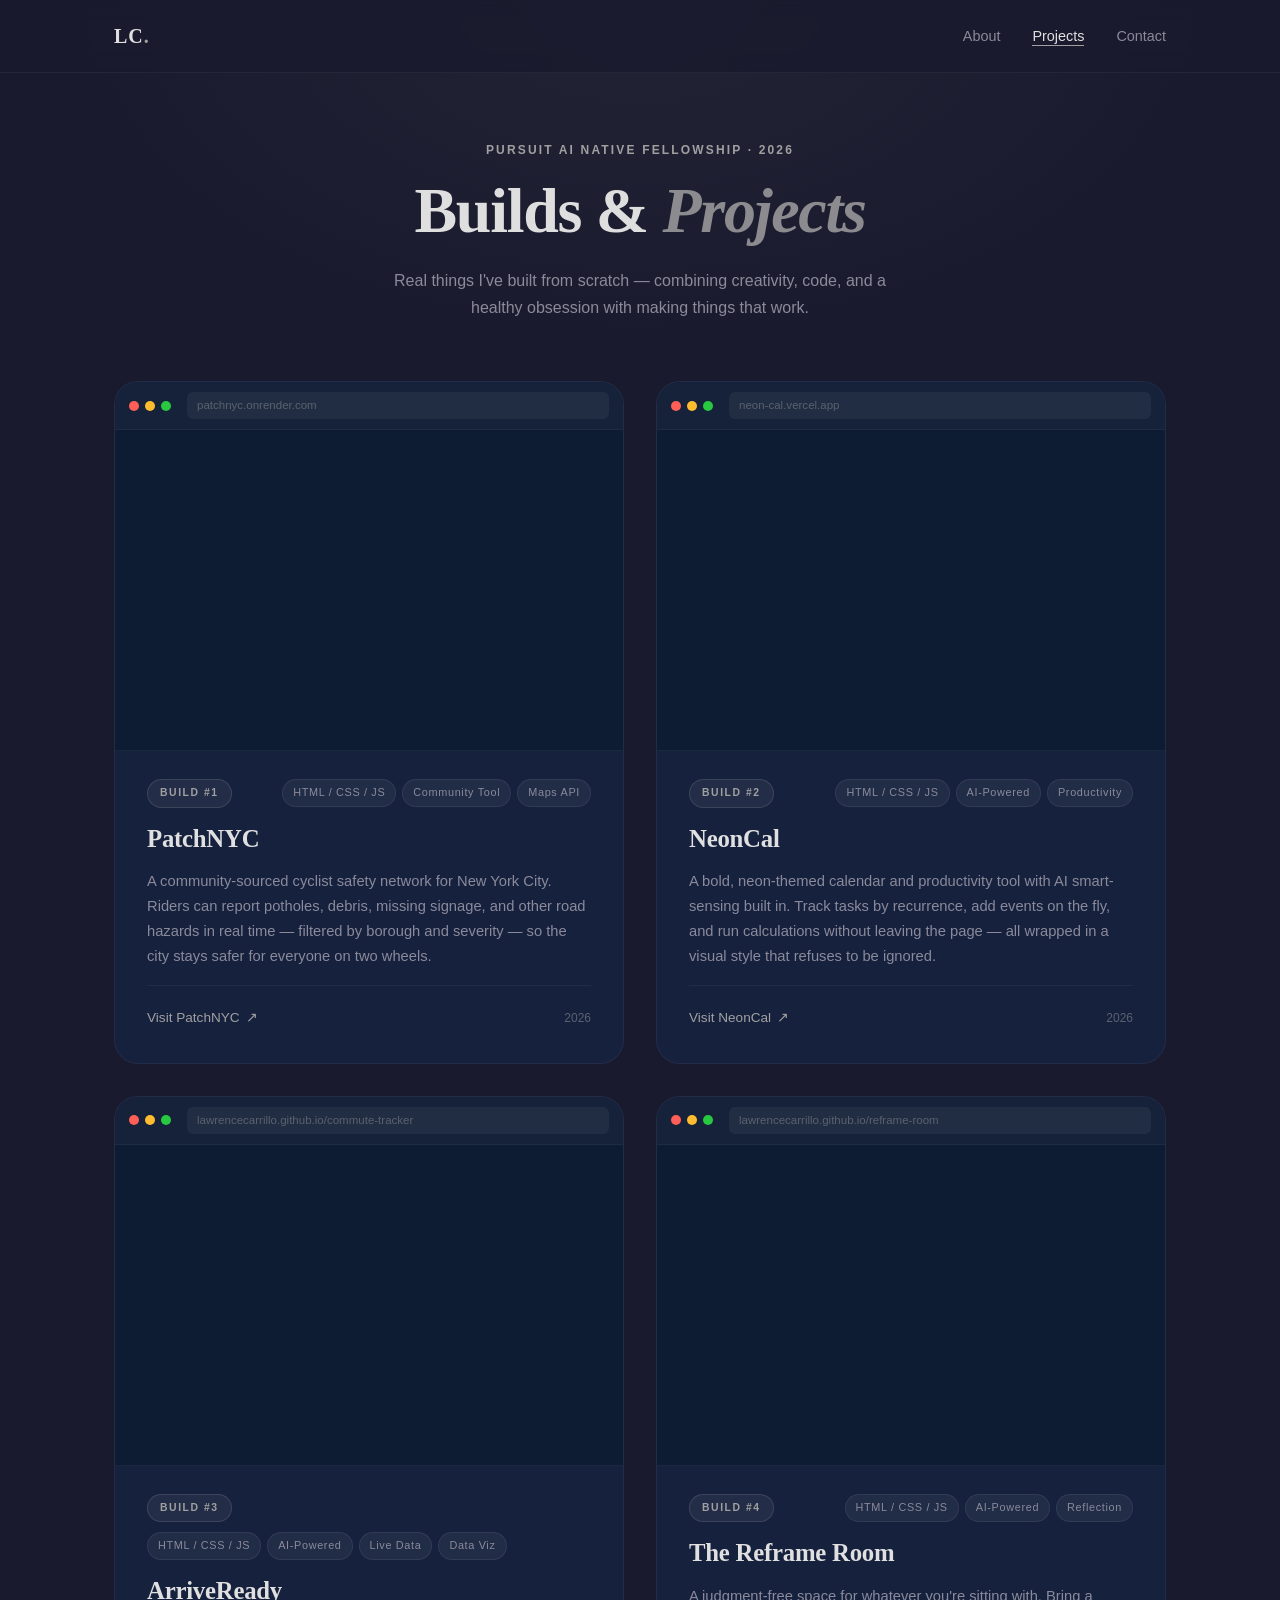
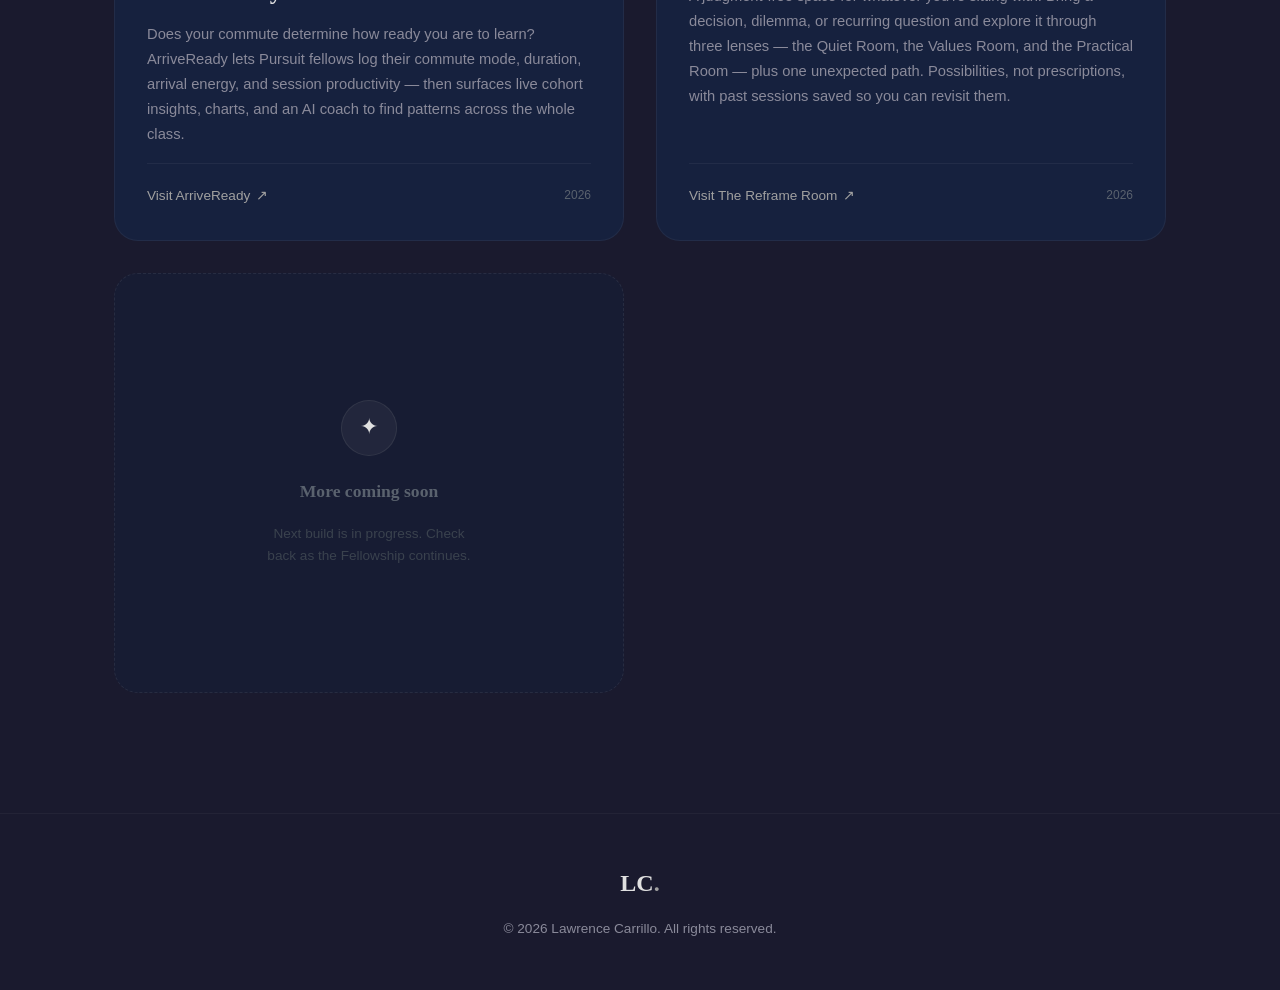
==== commit 70e6d3b5: "Add The Reframe Room to projects page Co-Authored-By: Claude Opus 5.5 <noreply@anthropic.com>" ====
--- a/projects.html
+++ b/projects.html
@@ -458,6 +458,42 @@
                 </div>
             </div>
 
+            <!-- BUILD 4: The Reframe Room -->
+            <div class="project-card">
+                <div class="preview-window">
+                    <div class="window-chrome">
+                        <div class="window-dot dot-red"></div>
+                        <div class="window-dot dot-yellow"></div>
+                        <div class="window-dot dot-green"></div>
+                        <div class="window-url">lawrencecarrillo.github.io/reframe-room</div>
+                    </div>
+                    <div class="preview-iframe-wrap">
+                        <iframe src="https://lawrencecarrillo.github.io/reframe-room/" title="The Reframe Room preview" loading="lazy" scrolling="no"></iframe>
+                        <a href="https://lawrencecarrillo.github.io/reframe-room/" target="_blank" rel="noopener" class="preview-overlay">
+                            <span class="preview-launch-btn">&#x2197; Open Live Site</span>
+                        </a>
+                    </div>
+                </div>
+                <div class="card-body">
+                    <div class="card-meta">
+                        <span class="build-badge">Build #4</span>
+                        <div class="tag-list">
+                            <span class="tag">HTML / CSS / JS</span>
+                            <span class="tag">AI-Powered</span>
+                            <span class="tag">Reflection</span>
+                        </div>
+                    </div>
+                    <h2>The Reframe Room</h2>
+                    <p>A judgment-free space for whatever you're sitting with. Bring a decision, dilemma, or recurring question and explore it through three lenses — the Quiet Room, the Values Room, and the Practical Room — plus one unexpected path. Possibilities, not prescriptions, with past sessions saved so you can revisit them.</p>
+                    <div class="card-footer">
+                        <a href="https://lawrencecarrillo.github.io/reframe-room/" target="_blank" rel="noopener" class="card-link">
+                            Visit The Reframe Room <span class="card-link-arrow">&#x2197;</span>
+                        </a>
+                        <span class="card-year">2026</span>
+                    </div>
+                </div>
+            </div>
+
             <!-- COMING SOON -->
             <div class="project-card coming-soon">
                 <div class="coming-soon-icon">&#x2726;</div>
